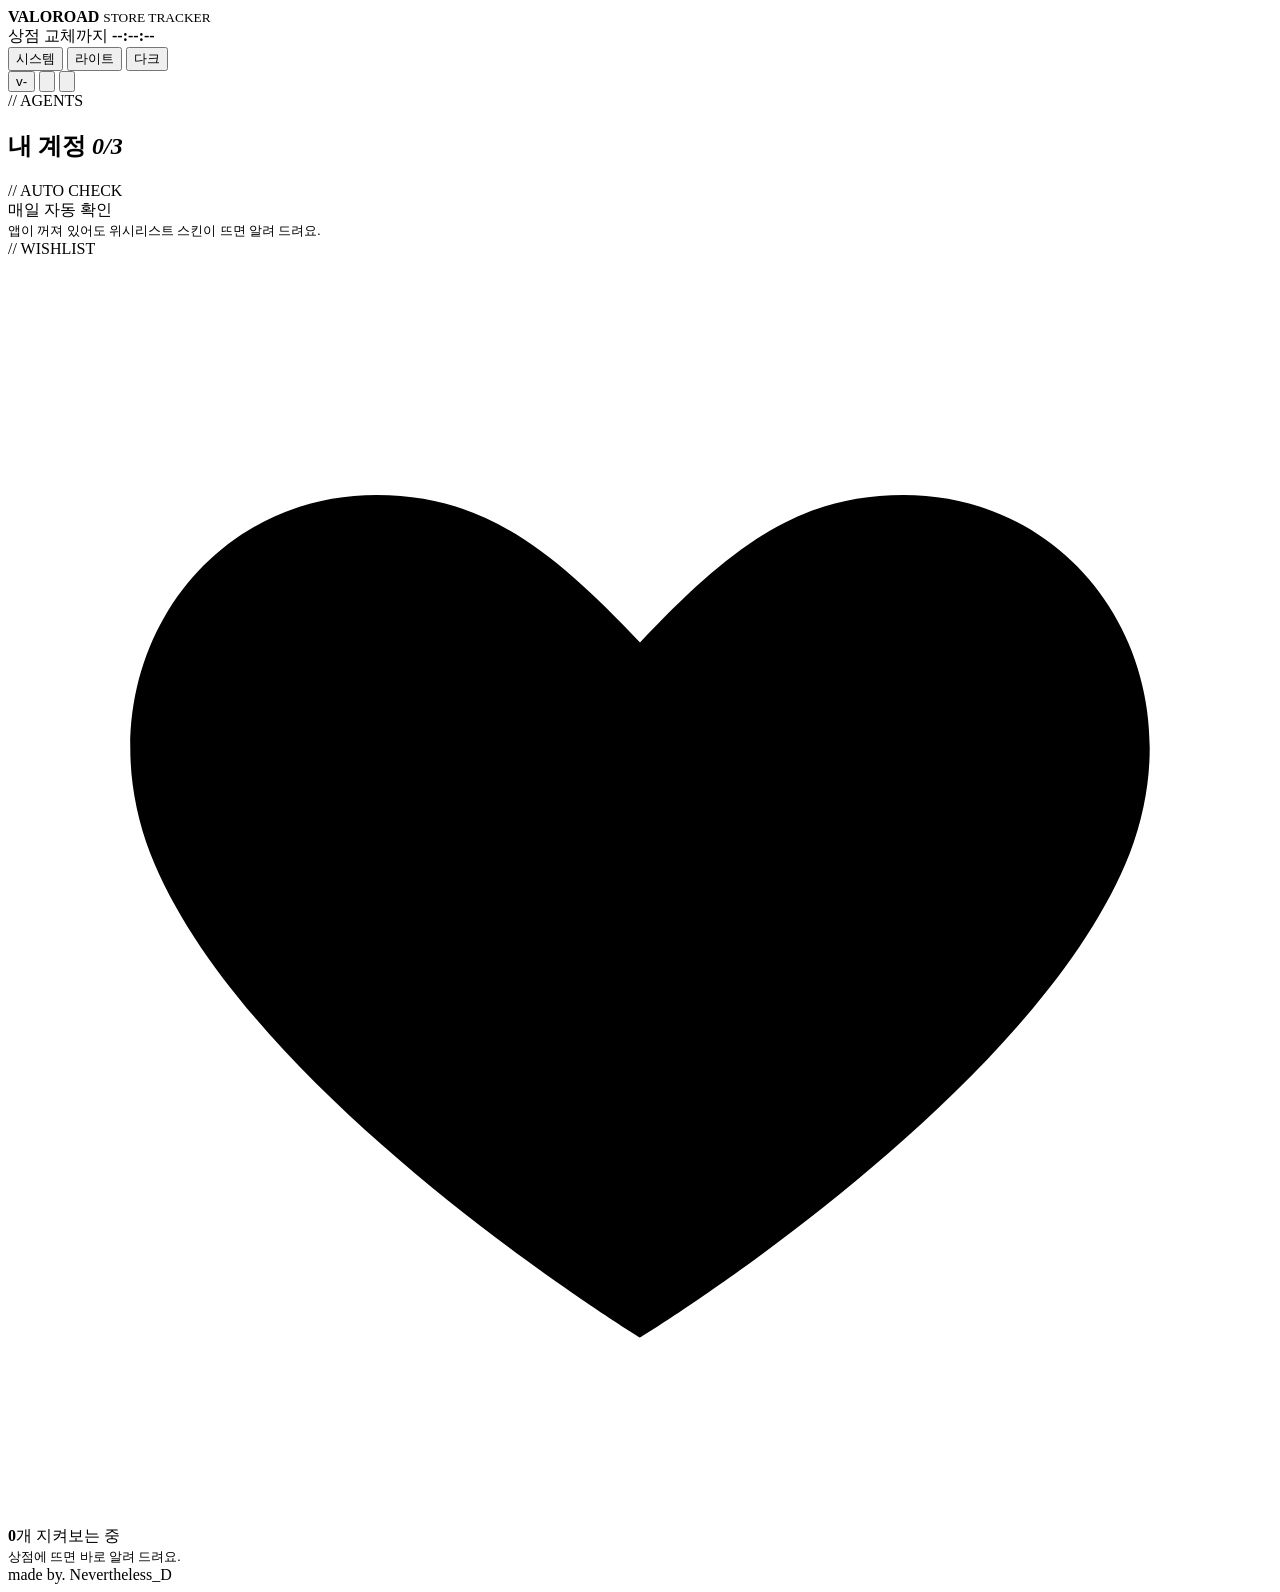
==== engine/web/index.html @ 6d7e0783 "ValoROAD 1.0.0 — 발로란트 오늘의 상점 · 야시장 확인 앱 계정 3개 · 자동 로그인 · 오늘의 상점 · 야시장 · 번들 · 위시리스트 알림 · 매일 9시 자동 확인 " ====
<!doctype html>
<html lang="ko">
<head>
<meta charset="utf-8">
<meta name="viewport" content="width=device-width, initial-scale=1">
<title>ValoROAD</title>
<link rel="icon" href="/icon.png">
<link rel="stylesheet" href="/css/app.css">
<script>
  // 화면이 그려지기 전에 테마를 정해서 깜빡임을 막아요
  try { const t = localStorage.getItem('valoroad-theme'); if (t === 'light' || t === 'dark') document.documentElement.dataset.theme = t; } catch (e) {}
</script>
</head>
<body>
<div class="bg-grid" aria-hidden="true"></div>
<div class="bg-glow" aria-hidden="true"></div>

<header class="top">
  <div class="brand">
    <span class="brand-mark" id="brandMark"></span>
    <div class="brand-text">
      <b>VALO<span>ROAD</span></b>
      <small>STORE TRACKER</small>
    </div>
  </div>
  <div class="top-mid">
    <div class="reset-chip" id="resetChip" title="오늘의 상점이 바뀌기까지 남은 시간">
      <i class="ic-clock"></i>
      <span class="lbl">상점 교체까지</span>
      <b id="resetTimer">--:--:--</b>
    </div>
  </div>
  <div class="top-right">
    <div class="seg" id="themeToggle" role="group" aria-label="화면 모드">
      <button data-theme="system" title="시스템 설정 따르기">시스템</button>
      <button data-theme="light" title="라이트 모드">라이트</button>
      <button data-theme="dark" title="다크 모드">다크</button>
    </div>
    <button class="ver" id="verBadge" title="버전 정보 · 업데이트"><i></i><span id="verText">v-</span></button>
    <button class="icon-btn" id="settingsBtn" title="설정"><svg viewBox="0 0 24 24"><path d="M12 15.5a3.5 3.5 0 1 0 0-7 3.5 3.5 0 0 0 0 7Z"/><path d="M19.4 15a1.7 1.7 0 0 0 .3 1.8l.1.1a2 2 0 1 1-2.8 2.8l-.1-.1a1.7 1.7 0 0 0-1.8-.3 1.7 1.7 0 0 0-1 1.5V21a2 2 0 1 1-4 0v-.1a1.7 1.7 0 0 0-1.1-1.5 1.7 1.7 0 0 0-1.8.3l-.1.1a2 2 0 1 1-2.8-2.8l.1-.1a1.7 1.7 0 0 0 .3-1.8 1.7 1.7 0 0 0-1.5-1H3a2 2 0 1 1 0-4h.1a1.7 1.7 0 0 0 1.5-1.1 1.7 1.7 0 0 0-.3-1.8l-.1-.1a2 2 0 1 1 2.8-2.8l.1.1a1.7 1.7 0 0 0 1.8.3H9a1.7 1.7 0 0 0 1-1.5V3a2 2 0 1 1 4 0v.1a1.7 1.7 0 0 0 1 1.5 1.7 1.7 0 0 0 1.8-.3l.1-.1a2 2 0 1 1 2.8 2.8l-.1.1a1.7 1.7 0 0 0-.3 1.8V9a1.7 1.7 0 0 0 1.5 1H21a2 2 0 1 1 0 4h-.1a1.7 1.7 0 0 0-1.5 1Z"/></svg></button>
    <button class="icon-btn" id="quitBtn" title="ValoROAD 종료"><svg viewBox="0 0 24 24"><path d="M12 3v9"/><path d="M6.4 7.4a8 8 0 1 0 11.2 0"/></svg></button>
  </div>
</header>

<div class="layout">
  <aside class="side">
    <div class="side-head">
      <span class="tag">// AGENTS</span>
      <h2>내 계정 <em id="accCount">0/3</em></h2>
    </div>
    <div class="acc-list" id="accList"></div>

    <div class="hud-card" id="dailyCard">
      <span class="tag">// AUTO CHECK</span>
      <div class="hud-row"><i class="dot" id="dailyDot"></i><span id="dailyText">매일 자동 확인</span></div>
      <small id="dailySub">앱이 꺼져 있어도 위시리스트 스킨이 뜨면 알려 드려요.</small>
    </div>
    <div class="hud-card wish-mini" id="wishMini">
      <span class="tag">// WISHLIST</span>
      <div class="hud-row"><svg class="heart" viewBox="0 0 24 24"><path d="M12 20.5s-7.5-4.6-9.3-9.2C1.4 7.9 3.6 4.5 7 4.5c2 0 3.3 1 5 2.8 1.7-1.8 3-2.8 5-2.8 3.4 0 5.6 3.4 4.3 6.8-1.8 4.6-9.3 9.2-9.3 9.2Z"/></svg><b id="wishCount">0</b><span>개 지켜보는 중</span></div>
      <small id="wishHitText">상점에 뜨면 바로 알려 드려요.</small>
    </div>
  </aside>

  <main class="main" id="main">
    <section class="hero" id="hero" hidden>
      <div class="hero-bg" id="heroBg"></div>
      <div class="hero-in">
        <div class="hero-avatar" id="heroAvatar"></div>
        <div class="hero-id">
          <span class="tag" id="heroRegion">// KR</span>
          <h1><span id="heroName">-</span><em id="heroTag"></em></h1>
          <div class="hero-meta">
            <span class="lvl" id="heroLevel">LV —</span>
            <span class="upd" id="heroUpdated">-</span>
          </div>
        </div>
        <div class="wallet" id="wallet"></div>
        <button class="btn ghost refresh" id="refreshBtn" title="상점 새로 고침 (⌘R)"><svg viewBox="0 0 24 24"><path d="M20 11a8 8 0 1 0-2.3 5.7"/><path d="M20 4v7h-7"/></svg><span>새로 고침</span></button>
      </div>
    </section>

    <nav class="tabs" id="tabs" hidden>
      <button data-tab="daily" class="on"><span class="tab-ko">오늘의 상점</span><span class="tab-en">DAILY</span></button>
      <button data-tab="night"><span class="tab-ko">야시장</span><span class="tab-en">NIGHT MARKET</span><i class="tab-dot" id="nightDot" hidden></i></button>
      <button data-tab="bundle"><span class="tab-ko">번들</span><span class="tab-en">FEATURED</span></button>
      <button data-tab="wish"><span class="tab-ko">위시리스트</span><span class="tab-en">WISHLIST</span><b class="tab-n" id="wishTabN"></b></button>
      <span class="sp"></span>
      <span class="tab-timer" id="tabTimer"></span>
    </nav>

    <section class="content" id="content"></section>
  </main>
</div>

<footer class="foot">made by. Nevertheless_D</footer>

<div class="modal-veil" id="modalVeil" hidden>
  <div class="modal" id="modal" role="dialog" aria-modal="true">
    <div class="modal-head"><h3 id="modalTitle"></h3><button class="icon-btn" id="modalClose" title="닫기 (Esc)"><svg viewBox="0 0 24 24"><path d="M6 6l12 12M18 6 6 18"/></svg></button></div>
    <div class="modal-body" id="modalBody"></div>
    <div class="modal-actions" id="modalActions"></div>
  </div>
</div>

<div class="toasts" id="toasts"></div>

<script src="/js/art.js"></script>
<script src="/js/app.js"></script>
</body>
</html>
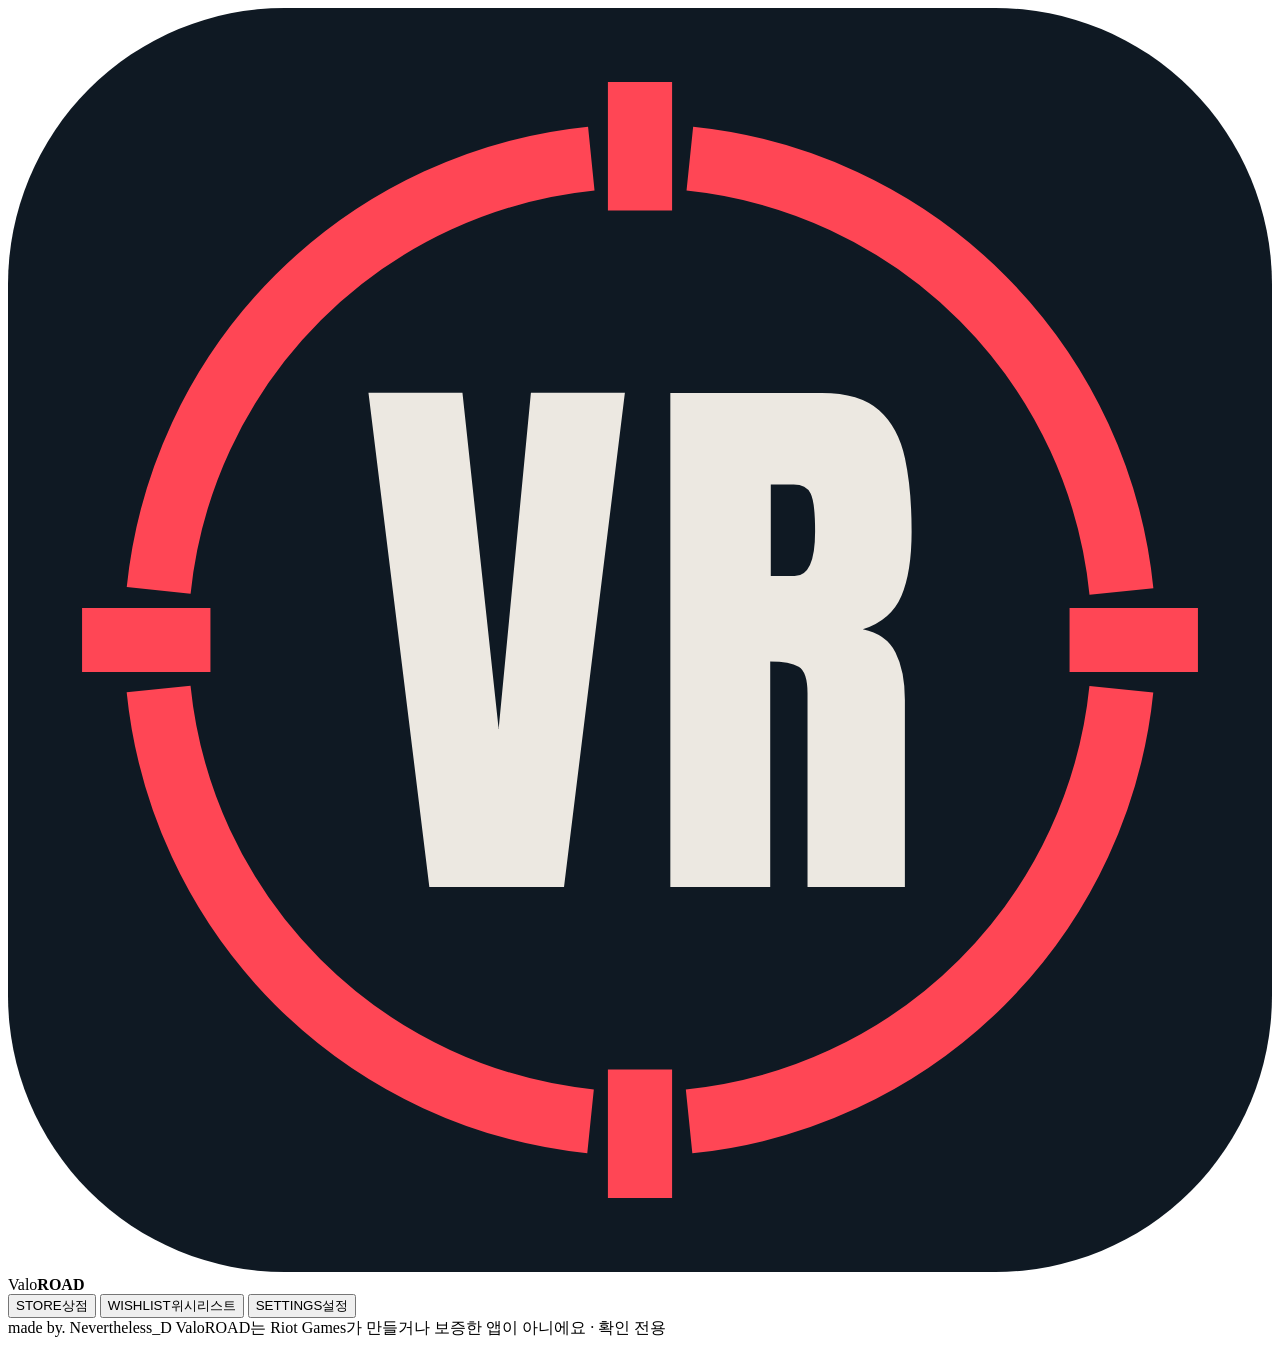
==== commit 744b7a12: "ValoROAD 1.0.0: 엔진 · 화면 · 맥 앱 껍데기 · 아이콘 · 사용 가이드 · 맥 빌드/시험 - 계정 3개 · 자동 로그인(쿠키 → 키체인) · 계정별 상점/지갑/번들" ====
--- a/engine/web/index.html
+++ b/engine/web/index.html
@@ -1,111 +1,58 @@
 <!doctype html>
-<html lang="ko">
+<html lang="ko" data-theme="dark">
 <head>
 <meta charset="utf-8">
 <meta name="viewport" content="width=device-width, initial-scale=1">
 <title>ValoROAD</title>
 <link rel="icon" href="/icon.png">
+<link rel="preload" href="/fonts/anton-regular.woff2" as="font" type="font/woff2" crossorigin>
+<link rel="preload" href="/fonts/barlowcondensed-bold.woff2" as="font" type="font/woff2" crossorigin>
 <link rel="stylesheet" href="/css/app.css">
-<script>
-  // 화면이 그려지기 전에 테마를 정해서 깜빡임을 막아요
-  try { const t = localStorage.getItem('valoroad-theme'); if (t === 'light' || t === 'dark') document.documentElement.dataset.theme = t; } catch (e) {}
-</script>
 </head>
 <body>
-<div class="bg-grid" aria-hidden="true"></div>
-<div class="bg-glow" aria-hidden="true"></div>
+<div class="app" id="app">
+  <header class="top">
+    <div class="brand">
+      <svg viewBox="0 0 512 512" aria-hidden="true">
+        <rect x="0" y="0" width="512" height="512" rx="112" fill="#0F1923"/>
+        <circle cx="256" cy="256" r="196" fill="none" stroke="#FF4655" stroke-width="26" stroke-dasharray="267.9 40" stroke-dashoffset="-20"/>
+        <path d="M256 30 V82 M256 430 V482 M30 256 H82 M430 256 H482" stroke="#FF4655" stroke-width="26"/>
+        <g transform="translate(143.4 356) scale(0.11364 -0.11364)" fill="#ECE8E1">
+          <path d="M240 0 23 1761H358L487 563L602 1761H937L720 0Z"/>
+          <path transform="translate(1021 0)" d="M78 0V1760H618Q753 1760 822.0 1698.5Q891 1637 914.5 1526.5Q938 1416 938 1267Q938 1123 901.5 1037.0Q865 951 764 918Q847 901 880.5 835.5Q914 770 914 666V0H567V689Q567 766 535.5 784.5Q504 803 434 803V0ZM436 1108H521Q594 1108 594 1267Q594 1370 578.0 1402.0Q562 1434 518 1434H436Z"/>
+        </g>
+      </svg>
+      <span class="word">Valo<b>ROAD</b></span>
+    </div>
+    <nav class="tabs" role="tablist" aria-label="주요 메뉴">
+      <button class="tab" role="tab" data-view="store" aria-selected="true"><span class="lbl">STORE</span><span class="ko">상점</span></button>
+      <button class="tab" role="tab" data-view="wish" aria-selected="false"><span class="lbl">WISHLIST</span><span class="ko">위시리스트</span></button>
+      <button class="tab" role="tab" data-view="settings" aria-selected="false"><span class="lbl">SETTINGS</span><span class="ko">설정</span></button>
+    </nav>
+    <div class="wallet" id="wallet"></div>
+  </header>
+  <div class="banner" id="banner" hidden></div>
 
-<header class="top">
-  <div class="brand">
-    <span class="brand-mark" id="brandMark"></span>
-    <div class="brand-text">
-      <b>VALO<span>ROAD</span></b>
-      <small>STORE TRACKER</small>
-    </div>
+  <div class="view" id="view-store">
+    <aside class="side" id="side" aria-label="저장된 계정"></aside>
+    <section class="main" id="storeMain" aria-live="polite"></section>
   </div>
-  <div class="top-mid">
-    <div class="reset-chip" id="resetChip" title="오늘의 상점이 바뀌기까지 남은 시간">
-      <i class="ic-clock"></i>
-      <span class="lbl">상점 교체까지</span>
-      <b id="resetTimer">--:--:--</b>
-    </div>
+
+  <div class="view" id="view-wish" hidden>
+    <div class="wish-wrap" id="wishWrap"></div>
   </div>
-  <div class="top-right">
-    <div class="seg" id="themeToggle" role="group" aria-label="화면 모드">
-      <button data-theme="system" title="시스템 설정 따르기">시스템</button>
-      <button data-theme="light" title="라이트 모드">라이트</button>
-      <button data-theme="dark" title="다크 모드">다크</button>
-    </div>
-    <button class="ver" id="verBadge" title="버전 정보 · 업데이트"><i></i><span id="verText">v-</span></button>
-    <button class="icon-btn" id="settingsBtn" title="설정"><svg viewBox="0 0 24 24"><path d="M12 15.5a3.5 3.5 0 1 0 0-7 3.5 3.5 0 0 0 0 7Z"/><path d="M19.4 15a1.7 1.7 0 0 0 .3 1.8l.1.1a2 2 0 1 1-2.8 2.8l-.1-.1a1.7 1.7 0 0 0-1.8-.3 1.7 1.7 0 0 0-1 1.5V21a2 2 0 1 1-4 0v-.1a1.7 1.7 0 0 0-1.1-1.5 1.7 1.7 0 0 0-1.8.3l-.1.1a2 2 0 1 1-2.8-2.8l.1-.1a1.7 1.7 0 0 0 .3-1.8 1.7 1.7 0 0 0-1.5-1H3a2 2 0 1 1 0-4h.1a1.7 1.7 0 0 0 1.5-1.1 1.7 1.7 0 0 0-.3-1.8l-.1-.1a2 2 0 1 1 2.8-2.8l.1.1a1.7 1.7 0 0 0 1.8.3H9a1.7 1.7 0 0 0 1-1.5V3a2 2 0 1 1 4 0v.1a1.7 1.7 0 0 0 1 1.5 1.7 1.7 0 0 0 1.8-.3l.1-.1a2 2 0 1 1 2.8 2.8l-.1.1a1.7 1.7 0 0 0-.3 1.8V9a1.7 1.7 0 0 0 1.5 1H21a2 2 0 1 1 0 4h-.1a1.7 1.7 0 0 0-1.5 1Z"/></svg></button>
-    <button class="icon-btn" id="quitBtn" title="ValoROAD 종료"><svg viewBox="0 0 24 24"><path d="M12 3v9"/><path d="M6.4 7.4a8 8 0 1 0 11.2 0"/></svg></button>
+
+  <div class="view" id="view-settings" hidden>
+    <div class="set-wrap" id="setWrap"></div>
   </div>
-</header>
 
-<div class="layout">
-  <aside class="side">
-    <div class="side-head">
-      <span class="tag">// AGENTS</span>
-      <h2>내 계정 <em id="accCount">0/3</em></h2>
-    </div>
-    <div class="acc-list" id="accList"></div>
-
-    <div class="hud-card" id="dailyCard">
-      <span class="tag">// AUTO CHECK</span>
-      <div class="hud-row"><i class="dot" id="dailyDot"></i><span id="dailyText">매일 자동 확인</span></div>
-      <small id="dailySub">앱이 꺼져 있어도 위시리스트 스킨이 뜨면 알려 드려요.</small>
-    </div>
-    <div class="hud-card wish-mini" id="wishMini">
-      <span class="tag">// WISHLIST</span>
-      <div class="hud-row"><svg class="heart" viewBox="0 0 24 24"><path d="M12 20.5s-7.5-4.6-9.3-9.2C1.4 7.9 3.6 4.5 7 4.5c2 0 3.3 1 5 2.8 1.7-1.8 3-2.8 5-2.8 3.4 0 5.6 3.4 4.3 6.8-1.8 4.6-9.3 9.2-9.3 9.2Z"/></svg><b id="wishCount">0</b><span>개 지켜보는 중</span></div>
-      <small id="wishHitText">상점에 뜨면 바로 알려 드려요.</small>
-    </div>
-  </aside>
-
-  <main class="main" id="main">
-    <section class="hero" id="hero" hidden>
-      <div class="hero-bg" id="heroBg"></div>
-      <div class="hero-in">
-        <div class="hero-avatar" id="heroAvatar"></div>
-        <div class="hero-id">
-          <span class="tag" id="heroRegion">// KR</span>
-          <h1><span id="heroName">-</span><em id="heroTag"></em></h1>
-          <div class="hero-meta">
-            <span class="lvl" id="heroLevel">LV —</span>
-            <span class="upd" id="heroUpdated">-</span>
-          </div>
-        </div>
-        <div class="wallet" id="wallet"></div>
-        <button class="btn ghost refresh" id="refreshBtn" title="상점 새로 고침 (⌘R)"><svg viewBox="0 0 24 24"><path d="M20 11a8 8 0 1 0-2.3 5.7"/><path d="M20 4v7h-7"/></svg><span>새로 고침</span></button>
-      </div>
-    </section>
-
-    <nav class="tabs" id="tabs" hidden>
-      <button data-tab="daily" class="on"><span class="tab-ko">오늘의 상점</span><span class="tab-en">DAILY</span></button>
-      <button data-tab="night"><span class="tab-ko">야시장</span><span class="tab-en">NIGHT MARKET</span><i class="tab-dot" id="nightDot" hidden></i></button>
-      <button data-tab="bundle"><span class="tab-ko">번들</span><span class="tab-en">FEATURED</span></button>
-      <button data-tab="wish"><span class="tab-ko">위시리스트</span><span class="tab-en">WISHLIST</span><b class="tab-n" id="wishTabN"></b></button>
-      <span class="sp"></span>
-      <span class="tab-timer" id="tabTimer"></span>
-    </nav>
-
-    <section class="content" id="content"></section>
-  </main>
+  <footer class="foot">
+    <span class="lbl">made by. Nevertheless_D</span>
+    <span id="footNote">ValoROAD는 Riot Games가 만들거나 보증한 앱이 아니에요 · 확인 전용</span>
+  </footer>
 </div>
-
-<footer class="foot">made by. Nevertheless_D</footer>
-
-<div class="modal-veil" id="modalVeil" hidden>
-  <div class="modal" id="modal" role="dialog" aria-modal="true">
-    <div class="modal-head"><h3 id="modalTitle"></h3><button class="icon-btn" id="modalClose" title="닫기 (Esc)"><svg viewBox="0 0 24 24"><path d="M6 6l12 12M18 6 6 18"/></svg></button></div>
-    <div class="modal-body" id="modalBody"></div>
-    <div class="modal-actions" id="modalActions"></div>
-  </div>
-</div>
-
-<div class="toasts" id="toasts"></div>
-
-<script src="/js/art.js"></script>
+<div class="overlay" id="overlay" hidden></div>
+<div class="toast" id="toast" role="status" hidden></div>
 <script src="/js/app.js"></script>
 </body>
 </html>
